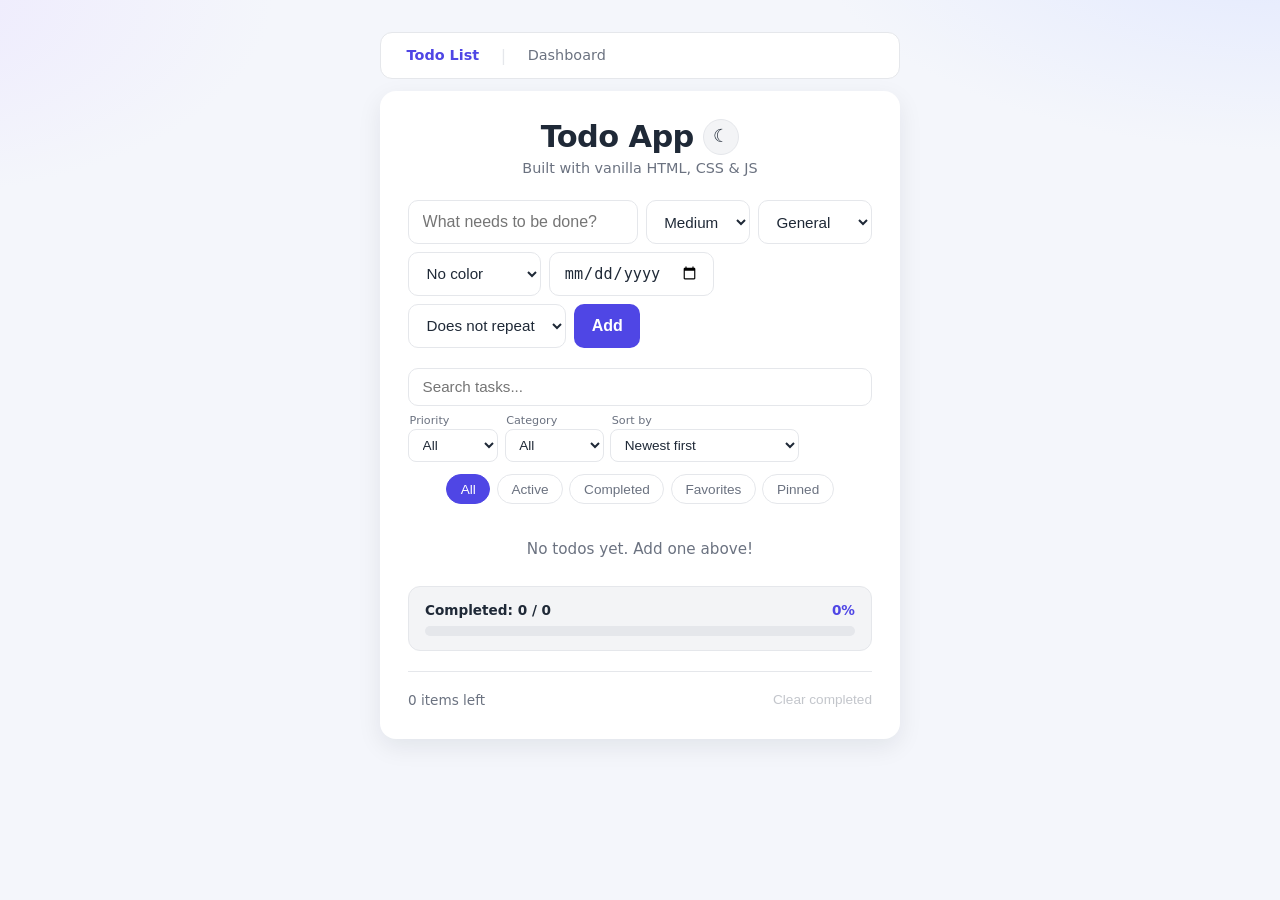
==== index.html @ 590823ca "feat: add Productivity Analytics Dashboard Add a comprehensive analytics dashboard (dashboard.html) " ====
<!DOCTYPE html>
<html lang="en">
  <head>
    <meta charset="UTF-8" />
    <meta name="viewport" content="width=device-width, initial-scale=1.0" />
    <title>Todo App</title>
    <link rel="stylesheet" href="style.css" />
    <script>
      (function () {
        try {
          var saved = localStorage.getItem("todo-app:theme");
          var prefersDark =
            window.matchMedia &&
            window.matchMedia("(prefers-color-scheme: dark)").matches;
          if (saved === "dark" || (!saved && prefersDark)) {
            document.documentElement.setAttribute("data-theme", "dark");
          }
        } catch (e) {}
      })();
    </script>
  </head>
  <body>
    <nav class="nav">
      <span class="nav__link nav__link--active">Todo List</span>
      <span class="nav__separator">|</span>
      <a href="dashboard.html" class="nav__link">Dashboard</a>
    </nav>

    <main class="app">
      <header class="app__header">
        <div class="app__heading">
          <h1 class="app__title">Todo App</h1>
          <button id="theme-toggle" class="theme-toggle" type="button" aria-label="Toggle dark mode" aria-pressed="false">
            <span class="theme-toggle__icon theme-toggle__icon--sun" aria-hidden="true">☀</span>
            <span class="theme-toggle__icon theme-toggle__icon--moon" aria-hidden="true">☾</span>
          </button>
        </div>
        <p class="app__subtitle">Built with vanilla HTML, CSS & JS</p>
      </header>

      <form id="todo-form" class="todo-form" autocomplete="off">
        <input
          id="todo-input"
          class="todo-form__input"
          type="text"
          placeholder="What needs to be done?"
          aria-label="New todo"
          required
        />
        <select id="todo-priority" class="todo-form__select" aria-label="Priority">
          <option value="low">Low</option>
          <option value="medium" selected>Medium</option>
          <option value="high">High</option>
        </select>
        <select id="todo-category" class="todo-form__select" aria-label="Category">
          <option value="general" selected>General</option>
          <option value="work">Work</option>
          <option value="personal">Personal</option>
          <option value="shopping">Shopping</option>
          <option value="health">Health</option>
        </select>
        <select id="todo-color" class="todo-form__select" aria-label="Color label">
          <option value="" selected>No color</option>
          <option value="red">🔴 Work</option>
          <option value="green">🟢 Personal</option>
          <option value="blue">🔵 Study</option>
          <option value="yellow">🟡 Urgent</option>
          <option value="purple">🟣 Other</option>
        </select>
        <input
          id="todo-due"
          class="todo-form__date"
          type="date"
          aria-label="Due date"
        />
        <select id="todo-recurrence" class="todo-form__select" aria-label="Recurrence">
          <option value="" selected>Does not repeat</option>
          <option value="daily">Daily</option>
          <option value="weekly">Weekly</option>
          <option value="monthly">Monthly</option>
          <option value="custom">Custom…</option>
        </select>
        <input
          id="todo-recurrence-custom"
          class="todo-form__date todo-form__recurrence-custom"
          type="number"
          min="1"
          value="1"
          aria-label="Custom recurrence interval in days"
        />
        <button class="todo-form__add" type="submit">Add</button>
      </form>

      <div class="toolbar">
        <div class="toolbar__search">
          <input
            id="search-input"
            class="toolbar__search-input"
            type="search"
            placeholder="Search tasks..."
            aria-label="Search tasks"
          />
        </div>
        <div class="toolbar__controls">
          <label class="toolbar__field">
            <span class="toolbar__label">Priority</span>
            <select id="priority-filter" class="toolbar__select" aria-label="Filter by priority">
              <option value="all">All</option>
              <option value="high">High</option>
              <option value="medium">Medium</option>
              <option value="low">Low</option>
            </select>
          </label>
          <label class="toolbar__field">
            <span class="toolbar__label">Category</span>
            <select id="category-filter" class="toolbar__select" aria-label="Filter by category">
              <option value="all">All</option>
              <option value="general">General</option>
              <option value="work">Work</option>
              <option value="personal">Personal</option>
              <option value="shopping">Shopping</option>
              <option value="health">Health</option>
            </select>
          </label>
          <label class="toolbar__field">
            <span class="toolbar__label">Sort by</span>
            <select id="sort-select" class="toolbar__select" aria-label="Sort tasks">
              <option value="created">Newest first</option>
              <option value="created-asc">Oldest first</option>
              <option value="priority">Priority (high-low)</option>
              <option value="priority-asc">Priority (low-high)</option>
              <option value="due">Due date (soonest)</option>
              <option value="alpha">A-Z</option>
              <option value="manual">Manual (drag to reorder)</option>
            </select>
          </label>
        </div>
      </div>

      <nav class="filters" aria-label="Filter todos">
        <button class="filters__btn is-active" data-filter="all" aria-selected="true">All</button>
        <button class="filters__btn" data-filter="active" aria-selected="false">Active</button>
        <button class="filters__btn" data-filter="completed" aria-selected="false">Completed</button>
        <button class="filters__btn" data-filter="favorites" aria-selected="false">Favorites</button>
        <button class="filters__btn" data-filter="pinned" aria-selected="false">Pinned</button>
      </nav>

      <ul id="todo-list" class="todo-list" aria-live="polite"></ul>

      <p id="empty-state" class="empty-state" role="status">No todos yet. Add one above!</p>

      <section id="progress" class="progress" aria-label="Completion progress">
        <div class="progress__header">
          <span id="progress-text" class="progress__text">Completed: 0 / 0</span>
          <span id="progress-percent" class="progress__percent">0%</span>
        </div>
        <div
          class="progress__track"
          role="progressbar"
          aria-valuemin="0"
          aria-valuemax="100"
          aria-valuenow="0"
          aria-label="Completion percentage"
        >
          <div id="progress-fill" class="progress__fill"></div>
        </div>
      </section>

      <footer class="app__footer">
        <span id="items-left" class="app__count">0 items left</span>
        <button id="clear-completed" class="app__clear" type="button" disabled>Clear completed</button>
      </footer>
    </main>

    <template id="todo-item-template">
      <li class="todo-item">
        <div class="todo-item__main">
          <span class="todo-item__drag-handle" draggable="true" aria-label="Drag to reorder" title="Drag to reorder">⠿</span>
          <label class="todo-item__label">
            <input type="checkbox" class="todo-item__checkbox" />
            <span class="todo-item__text"></span>
            <span class="todo-item__meta">
              <span class="todo-item__badge todo-item__badge--color"></span>
              <span class="todo-item__badge todo-item__badge--priority"></span>
              <span class="todo-item__badge todo-item__badge--category"></span>
              <span class="todo-item__badge todo-item__badge--due"></span>
              <span class="todo-item__badge todo-item__badge--recurrence"></span>
            </span>
          </label>
          <div class="todo-item__actions">
            <button class="todo-item__icon-btn todo-item__star" type="button" aria-pressed="false" title="Star">&#9734;</button>
            <button class="todo-item__icon-btn todo-item__pin" type="button" aria-pressed="false" title="Pin">&#128204;</button>
            <button class="todo-item__icon-btn todo-item__edit-btn" type="button" aria-label="Edit todo" title="Edit">&#9998;</button>
            <button class="todo-item__icon-btn todo-item__notes-toggle" type="button" aria-label="Toggle notes" title="Notes">&#9776;</button>
            <button class="todo-item__icon-btn todo-item__duplicate" type="button" aria-label="Duplicate todo" title="Duplicate">&#10697;</button>
            <button class="todo-item__icon-btn todo-item__delete" type="button" aria-label="Delete todo" title="Delete">&times;</button>
          </div>
        </div>

        <div class="todo-item__meta">
          <span class="todo-item__created"></span>
          <span class="todo-item__completed"></span>
        </div>

        <p class="todo-item__notes"></p>

        <div class="todo-item__edit" role="group" aria-label="Edit todo">
          <input type="text" class="todo-item__edit-input" aria-label="Todo text" />
          <textarea class="todo-item__edit-notes" rows="2" placeholder="Notes / description"></textarea>
          <select class="todo-item__edit-color" aria-label="Color label">
            <option value="">No color</option>
            <option value="red">🔴 Work</option>
            <option value="green">🟢 Personal</option>
            <option value="blue">🔵 Study</option>
            <option value="yellow">🟡 Urgent</option>
            <option value="purple">🟣 Other</option>
          </select>
          <select class="todo-item__edit-recurrence" aria-label="Recurrence">
            <option value="">Does not repeat</option>
            <option value="daily">Daily</option>
            <option value="weekly">Weekly</option>
            <option value="monthly">Monthly</option>
            <option value="custom">Custom…</option>
          </select>
          <input type="number" class="todo-item__edit-recurrence-custom" min="1" value="1" aria-label="Custom recurrence interval in days" />
          <div class="todo-item__edit-actions">
            <button class="todo-item__save" type="button">Save</button>
            <button class="todo-item__cancel" type="button">Cancel</button>
          </div>
        </div>
      </li>
    </template>

    <script src="script.js"></script>
  </body>
</html>
---- style.css ----
:root {
  --bg: #f4f6fb;
  --card: #ffffff;
  --text: #1f2937;
  --muted: #6b7280;
  --primary: #4f46e5;
  --primary-hover: #4338ca;
  --border: #e5e7eb;
  --danger: #ef4444;
  --success: #10b981;
  --shadow: 0 8px 24px rgba(17, 24, 39, 0.08);
  --glow-1: #e0e7ff;
  --glow-2: #ede9fe;
  --toggle-fg: #1f2937;
  --toggle-bg: #f3f4f6;
}

[data-theme="dark"] {
  --bg: #0f172a;
  --card: #1e293b;
  --text: #e5e7eb;
  --muted: #94a3b8;
  --primary: #818cf8;
  --primary-hover: #6366f1;
  --border: #334155;
  --danger: #f87171;
  --success: #34d399;
  --shadow: 0 8px 24px rgba(0, 0, 0, 0.35);
  --glow-1: #312e81;
  --glow-2: #1e1b4b;
  --toggle-fg: #fbbf24;
  --toggle-bg: #334155;
}

* { box-sizing: border-box; }

body {
  margin: 0;
  min-height: 100vh;
  display: flex;
  flex-direction: column;
  align-items: center;
  padding: 2rem 1rem;
  font-family: system-ui, -apple-system, "Segoe UI", Roboto, sans-serif;
  color: var(--text);
  background:
    radial-gradient(1200px 600px at 100% -10%, var(--glow-1) 0%, transparent 40%),
    radial-gradient(1000px 500px at -10% 0%, var(--glow-2) 0%, transparent 40%),
    var(--bg);
}

.app {
  width: 100%;
  max-width: 520px;
  background: var(--card);
  border-radius: 16px;
  box-shadow: var(--shadow);
  padding: 1.75rem;
}

.app__header { text-align: center; margin-bottom: 1.5rem; }
.app__heading { display: flex; align-items: center; justify-content: center; gap: 0.6rem; }
.app__title { margin: 0; font-size: 1.9rem; letter-spacing: -0.02em; }
.app__subtitle { margin: 0.35rem 0 0; color: var(--muted); font-size: 0.9rem; }

.theme-toggle {
  width: 2.25rem;
  height: 2.25rem;
  display: inline-flex;
  align-items: center;
  justify-content: center;
  padding: 0;
  font-size: 1.1rem;
  line-height: 1;
  color: var(--toggle-fg);
  background: var(--toggle-bg);
  border: 1px solid var(--border);
  border-radius: 50%;
  cursor: pointer;
  transition: background 0.2s, color 0.2s, transform 0.05s;
}
.theme-toggle:hover { transform: translateY(-1px); }
.theme-toggle:active { transform: translateY(0); }
.theme-toggle__icon { display: none; }
:root:not([data-theme="dark"]) .theme-toggle__icon--moon { display: inline; }
[data-theme="dark"] .theme-toggle__icon--sun { display: inline; }

.todo-form {
  display: flex;
  flex-wrap: wrap;
  gap: 0.5rem;
  margin-bottom: 1.25rem;
}
.todo-form__input {
  flex: 1 1 180px;
  padding: 0.7rem 0.85rem;
  font-size: 1rem;
  border: 1px solid var(--border);
  border-radius: 10px;
  outline: none;
  transition: border-color 0.15s, box-shadow 0.15s;
}
.todo-form__select,
.todo-form__date {
  padding: 0.7rem 0.85rem;
  font-size: 0.95rem;
  color: var(--text);
  background: var(--card);
  border: 1px solid var(--border);
  border-radius: 10px;
  outline: none;
  cursor: pointer;
  transition: border-color 0.15s;
}
.todo-form__select:focus,
.todo-form__date:focus { border-color: var(--primary); }
.todo-form__recurrence-custom {
  flex: 0 0 90px;
  cursor: text;
}
.todo-form__recurrence-custom.is-hidden { display: none; }
.todo-form__add {
  padding: 0.7rem 1.1rem;
  font-size: 1rem;
  color: #fff;
  background: var(--primary);
  border: none;
  border-radius: 10px;
  cursor: pointer;
  font-weight: 600;
  transition: background 0.15s, transform 0.05s;
}
.todo-form__add:hover { background: var(--primary-hover); }
.todo-form__add:active { transform: translateY(1px); }

.toolbar {
  display: flex;
  flex-wrap: wrap;
  gap: 0.5rem;
  margin-bottom: 0.75rem;
}
.toolbar__search {
  flex: 1 1 160px;
  display: flex;
  align-items: center;
}
.toolbar__search-input {
  width: 100%;
  padding: 0.6rem 0.85rem;
  font-size: 0.95rem;
  color: var(--text);
  background: var(--card);
  border: 1px solid var(--border);
  border-radius: 10px;
  outline: none;
  transition: border-color 0.15s, box-shadow 0.15s;
}
.toolbar__search-input:focus { border-color: var(--primary); box-shadow: 0 0 0 3px rgba(79, 70, 229, 0.15); }
.toolbar__controls { display: flex; flex-wrap: wrap; gap: 0.4rem; }
.toolbar__field { display: inline-flex; flex-direction: column; gap: 0.15rem; }
.toolbar__label { font-size: 0.7rem; color: var(--muted); padding-left: 0.1rem; }
.toolbar__select {
  padding: 0.45rem 0.6rem;
  font-size: 0.85rem;
  color: var(--text);
  background: var(--card);
  border: 1px solid var(--border);
  border-radius: 8px;
  outline: none;
  cursor: pointer;
  transition: border-color 0.15s;
}
.toolbar__select:focus { border-color: var(--primary); }

.filters {
  display: flex;
  gap: 0.4rem;
  margin-bottom: 1rem;
  justify-content: center;
}
.filters__btn {
  padding: 0.4rem 0.85rem;
  font-size: 0.85rem;
  color: var(--muted);
  background: transparent;
  border: 1px solid var(--border);
  border-radius: 999px;
  cursor: pointer;
  transition: all 0.15s;
}
.filters__btn:hover { color: var(--text); border-color: #cbd5e1; }
.filters__btn.is-active {
  color: #fff;
  background: var(--primary);
  border-color: var(--primary);
}

.todo-list { list-style: none; margin: 0; padding: 0; }
.todo-list.drag-over .todo-item {
  transition: transform 0.15s ease, opacity 0.15s ease;
}
.todo-item.dragging {
  opacity: 0.4;
  transform: scale(0.98);
}
.todo-item.drag-above {
  border-top: 2px solid var(--primary);
  margin-top: -1px;
}
.todo-item.drag-below {
  border-bottom: 2px solid var(--primary);
  margin-bottom: -1px;
}
.todo-item__drag-handle {
  display: inline-flex;
  align-items: center;
  justify-content: center;
  font-size: 1.1rem;
  color: var(--muted);
  cursor: grab;
  padding: 0.15rem 0.3rem;
  border-radius: 4px;
  user-select: none;
  flex-shrink: 0;
  transition: color 0.15s, background 0.15s;
}
.todo-item__drag-handle:hover {
  color: var(--text);
  background: rgba(107, 114, 128, 0.12);
}
.todo-item__drag-handle:active {
  cursor: grabbing;
}
.todo-item {
  display: flex;
  flex-direction: column;
  gap: 0.4rem;
  padding: 0.7rem 0.25rem;
  border-bottom: 1px solid var(--border);
  animation: appear 0.18s ease;
}
@keyframes appear { from { opacity: 0; transform: translateY(4px); } to { opacity: 1; transform: none; } }
.todo-item__label { display: flex; align-items: center; gap: 0.65rem; flex: 1; cursor: pointer; min-width: 0; flex-wrap: wrap; }
.todo-item__main { display: flex; align-items: center; justify-content: space-between; gap: 0.75rem; }
.todo-item__actions { display: flex; align-items: center; gap: 0.15rem; flex-shrink: 0; }
.todo-item__icon-btn {
  font-size: 1rem;
  line-height: 1;
  color: var(--muted);
  background: transparent;
  border: none;
  border-radius: 8px;
  cursor: pointer;
  padding: 0.15rem 0.4rem;
  transition: color 0.15s, background 0.15s;
}
.todo-item__icon-btn:hover { color: var(--text); background: rgba(107, 114, 128, 0.12); }
.todo-item__icon-btn.todo-item__delete:hover { color: var(--danger); background: rgba(239, 68, 68, 0.08); }
.todo-item__star.is-active { color: #f5b400; }
.todo-item__star.is-active:hover { color: #d99a00; background: rgba(245, 180, 0, 0.12); }
.todo-item__pin.is-active { color: var(--primary); }
.todo-item__pin.is-active:hover { color: var(--primary-hover); background: rgba(79, 70, 229, 0.12); }
.todo-item__checkbox { width: 1.15rem; height: 1.15rem; accent-color: var(--primary); cursor: pointer; flex-shrink: 0; }
.todo-item__text {
  font-size: 1rem;
  word-break: break-word;
  transition: color 0.15s, text-decoration-color 0.15s;
}
.todo-item__meta { display: inline-flex; gap: 0.35rem; align-items: center; flex-basis: 100%; padding-left: 1.8rem; }
.todo-item__badge {
  font-size: 0.7rem;
  font-weight: 600;
  text-transform: uppercase;
  letter-spacing: 0.04em;
  padding: 0.12rem 0.45rem;
  border-radius: 999px;
  border: 1px solid var(--border);
  color: var(--muted);
  white-space: nowrap;
}
.todo-item__badge--priority.is-high { color: var(--danger); border-color: var(--danger); }
.todo-item__badge--priority.is-medium { color: var(--primary); border-color: var(--primary); }
.todo-item__badge--priority.is-low { color: var(--success); border-color: var(--success); }
.todo-item__badge--due.is-overdue { color: #fff; background: var(--danger); border-color: var(--danger); }
.todo-item__badge--recurrence {
  color: var(--primary);
  border-color: var(--primary);
  text-transform: none;
  letter-spacing: 0;
}
[data-theme="dark"] .todo-item__badge--recurrence { color: var(--primary); border-color: var(--primary); }
.todo-item__badge--color { text-transform: none; letter-spacing: 0; }
.todo-item__badge--color.is-red { color: #b91c1c; border-color: #fca5a5; background: #fef2f2; }
.todo-item__badge--color.is-green { color: #15803d; border-color: #86efac; background: #f0fdf4; }
.todo-item__badge--color.is-blue { color: #1d4ed8; border-color: #93c5fd; background: #eff6ff; }
.todo-item__badge--color.is-yellow { color: #a16207; border-color: #fde047; background: #fefce8; }
.todo-item__badge--color.is-purple { color: #7e22ce; border-color: #d8b4fe; background: #faf5ff; }
[data-theme="dark"] .todo-item__badge--color.is-red { color: #fca5a5; border-color: #7f1d1d; background: #2a1414; }
[data-theme="dark"] .todo-item__badge--color.is-green { color: #86efac; border-color: #14532d; background: #11231a; }
[data-theme="dark"] .todo-item__badge--color.is-blue { color: #93c5fd; border-color: #1e3a8a; background: #131e33; }
[data-theme="dark"] .todo-item__badge--color.is-yellow { color: #fde047; border-color: #713f12; background: #261f0a; }
[data-theme="dark"] .todo-item__badge--color.is-purple { color: #d8b4fe; border-color: #581c87; background: #1f1429; }
.todo-item__edit-color {
  padding: 0.6rem 0.85rem;
  font-size: 0.95rem;
  color: var(--text);
  background: var(--card);
  border: 1px solid var(--border);
  border-radius: 10px;
  outline: none;
  cursor: pointer;
}
.todo-item__edit-recurrence {
  padding: 0.6rem 0.85rem;
  font-size: 0.95rem;
  color: var(--text);
  background: var(--card);
  border: 1px solid var(--border);
  border-radius: 10px;
  outline: none;
  cursor: pointer;
}
.todo-item__edit-recurrence-custom {
  width: 90px;
  padding: 0.6rem 0.85rem;
  font-size: 0.95rem;
  color: var(--text);
  background: var(--card);
  border: 1px solid var(--border);
  border-radius: 10px;
  outline: none;
}
.todo-item.is-completed .todo-item__text { color: var(--muted); text-decoration: line-through; }
.todo-item.is-overdue {
  padding-left: 0.6rem;
  border-left: 3px solid var(--danger);
  margin-left: -0.35rem;
}
.todo-item.is-overdue .todo-item__text { color: var(--danger); font-weight: 600; }
.todo-item.is-overdue.is-completed .todo-item__text { color: var(--muted); font-weight: 400; }
.todo-item.is-pinned {
  padding-left: 0.6rem;
  border-left: 3px solid var(--primary);
  margin-left: -0.35rem;
  background: rgba(79, 70, 229, 0.04);
}
.todo-item.is-pinned.is-overdue { border-left: 3px solid var(--danger); }
.todo-item.is-favorite .todo-item__text { font-weight: 600; }
.todo-item__delete {
  font-size: 1.4rem;
  line-height: 1;
  padding: 0.1rem 0.45rem;
}

.todo-item__meta {
  display: flex;
  flex-wrap: wrap;
  gap: 0.5rem 1rem;
  font-size: 0.72rem;
  color: var(--muted);
  padding-left: 2rem;
}
.todo-item__completed { color: var(--success); }

.todo-item__notes {
  margin: 0;
  padding: 0.5rem 0.75rem 0.5rem 2rem;
  font-size: 0.85rem;
  color: var(--text);
  white-space: pre-wrap;
  word-break: break-word;
  background: var(--toggle-bg);
  border-radius: 8px;
  border-left: 3px solid var(--primary);
}

.todo-item__edit { display: none; flex-direction: column; gap: 0.4rem; }
.todo-item.is-editing .todo-item__main,
.todo-item.is-editing .todo-item__meta,
.todo-item.is-editing .todo-item__notes { display: none; }
.todo-item.is-editing .todo-item__edit { display: flex; }
.todo-item__edit-input {
  width: 100%;
  padding: 0.5rem 0.6rem;
  font-size: 1rem;
  border: 1px solid var(--border);
  border-radius: 8px;
  outline: none;
  background: var(--card);
  color: var(--text);
}
.todo-item__edit-input:focus { border-color: var(--primary); box-shadow: 0 0 0 3px rgba(79, 70, 229, 0.15); }
.todo-item__edit-notes {
  width: 100%;
  padding: 0.5rem 0.6rem;
  font-size: 0.9rem;
  font-family: inherit;
  border: 1px solid var(--border);
  border-radius: 8px;
  outline: none;
  resize: vertical;
  background: var(--card);
  color: var(--text);
}
.todo-item__edit-actions { display: flex; gap: 0.4rem; }
.todo-item__save {
  padding: 0.4rem 0.85rem;
  font-size: 0.85rem;
  color: #fff;
  background: var(--primary);
  border: none;
  border-radius: 8px;
  cursor: pointer;
  font-weight: 600;
}
.todo-item__save:hover { background: var(--primary-hover); }
.todo-item__cancel {
  padding: 0.4rem 0.85rem;
  font-size: 0.85rem;
  color: var(--text);
  background: var(--toggle-bg);
  border: 1px solid var(--border);
  border-radius: 8px;
  cursor: pointer;
}

.empty-state { text-align: center; color: var(--muted); padding: 1.25rem 0 0.5rem; font-size: 0.95rem; }
.empty-state.is-hidden, .is-hidden { display: none; }

.app__footer {
  display: flex;
  align-items: center;
  justify-content: space-between;
  margin-top: 1.25rem;
  padding-top: 1rem;
  border-top: 1px solid var(--border);
  font-size: 0.85rem;
  color: var(--muted);
}
.app__clear {
  color: var(--muted);
  background: transparent;
  border: none;
  cursor: pointer;
  text-decoration: underline;
  font-size: 0.85rem;
  padding: 0.25rem 0;
}
.app__clear:hover:not(:disabled) { color: var(--danger); }
.app__clear:disabled { opacity: 0.4; cursor: default; text-decoration: none; }

.progress {
  margin-top: 1.25rem;
  padding: 0.9rem 1rem;
  background: var(--toggle-bg);
  border: 1px solid var(--border);
  border-radius: 12px;
}
.progress__header {
  display: flex;
  align-items: center;
  justify-content: space-between;
  margin-bottom: 0.5rem;
  font-size: 0.85rem;
  color: var(--muted);
}
.progress__text { font-weight: 600; color: var(--text); }
.progress__percent { font-variant-numeric: tabular-nums; font-weight: 600; color: var(--primary); }
.progress__track {
  width: 100%;
  height: 0.65rem;
  background: var(--border);
  border-radius: 999px;
  overflow: hidden;
}
.progress__fill {
  height: 100%;
  width: 0%;
  border-radius: 999px;
  background: linear-gradient(90deg, var(--primary), var(--success));
  transition: width 0.3s ease;
}

.nav {
  width: 100%;
  max-width: 520px;
  display: flex;
  align-items: center;
  gap: 0.75rem;
  padding: 0.6rem 1rem;
  margin: 0 auto 0.75rem;
  background: var(--card);
  border: 1px solid var(--border);
  border-radius: 12px;
}
.nav__link {
  font-size: 0.9rem;
  color: var(--muted);
  text-decoration: none;
  padding: 0.3rem 0.6rem;
  border-radius: 6px;
  transition: color 0.15s, background 0.15s;
}
.nav__link:hover { color: var(--text); background: var(--toggle-bg); }
.nav__link--active { color: var(--primary); font-weight: 600; }
.nav__separator { color: var(--border); }

@media (max-width: 480px) {
  .app { padding: 1.25rem; border-radius: 12px; }
  body { padding: 1rem; align-items: stretch; }
  .nav { max-width: 100%; }
}
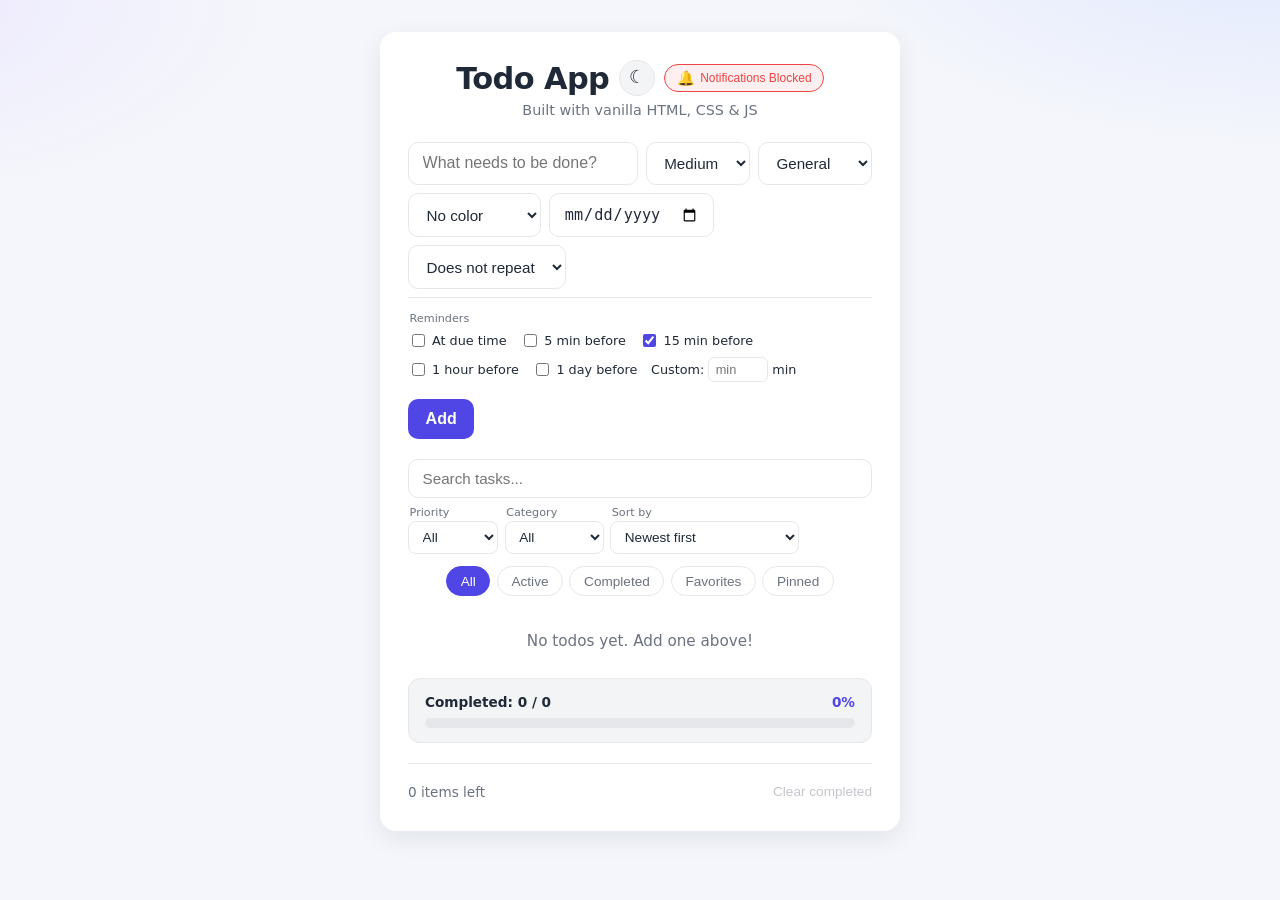
==== commit 2211d289: "Merge pull request #10 from sandeep04nagarro/open-swe/smart-reminders-notifications feat: Smart Remi" ====
--- a/index.html
+++ b/index.html
@@ -20,12 +20,6 @@
     </script>
   </head>
   <body>
-    <nav class="nav">
-      <span class="nav__link nav__link--active">Todo List</span>
-      <span class="nav__separator">|</span>
-      <a href="dashboard.html" class="nav__link">Dashboard</a>
-    </nav>
-
     <main class="app">
       <header class="app__header">
         <div class="app__heading">
@@ -33,6 +27,10 @@
           <button id="theme-toggle" class="theme-toggle" type="button" aria-label="Toggle dark mode" aria-pressed="false">
             <span class="theme-toggle__icon theme-toggle__icon--sun" aria-hidden="true">☀</span>
             <span class="theme-toggle__icon theme-toggle__icon--moon" aria-hidden="true">☾</span>
+          </button>
+          <button id="notification-permission" class="notification-btn" type="button" aria-label="Enable browser notifications">
+            <span class="notification-btn__icon" aria-hidden="true">🔔</span>
+            <span class="notification-btn__label">Enable Notifications</span>
           </button>
         </div>
         <p class="app__subtitle">Built with vanilla HTML, CSS & JS</p>
@@ -88,6 +86,21 @@
           value="1"
           aria-label="Custom recurrence interval in days"
         />
+        <div class="todo-form__reminders">
+          <label class="toolbar__field">
+            <span class="toolbar__label">Reminders</span>
+          </label>
+          <div class="reminder-checkboxes">
+            <label class="reminder-checkbox"><input type="checkbox" id="reminder-at-due" value="0" /> At due time</label>
+            <label class="reminder-checkbox"><input type="checkbox" id="reminder-5min" value="5" /> 5 min before</label>
+            <label class="reminder-checkbox"><input type="checkbox" id="reminder-15min" value="15" checked /> 15 min before</label>
+            <label class="reminder-checkbox"><input type="checkbox" id="reminder-1hour" value="60" /> 1 hour before</label>
+            <label class="reminder-checkbox"><input type="checkbox" id="reminder-1day" value="1440" /> 1 day before</label>
+            <label class="reminder-checkbox">
+              Custom: <input type="number" id="reminder-custom-minutes" class="todo-form__reminder-custom" min="1" value="" placeholder="min" aria-label="Custom reminder minutes" /> min
+            </label>
+          </div>
+        </div>
         <button class="todo-form__add" type="submit">Add</button>
       </form>
 
@@ -185,6 +198,7 @@
               <span class="todo-item__badge todo-item__badge--category"></span>
               <span class="todo-item__badge todo-item__badge--due"></span>
               <span class="todo-item__badge todo-item__badge--recurrence"></span>
+              <span class="todo-item__badge todo-item__badge--reminder"></span>
             </span>
           </label>
           <div class="todo-item__actions">
@@ -193,6 +207,15 @@
             <button class="todo-item__icon-btn todo-item__edit-btn" type="button" aria-label="Edit todo" title="Edit">&#9998;</button>
             <button class="todo-item__icon-btn todo-item__notes-toggle" type="button" aria-label="Toggle notes" title="Notes">&#9776;</button>
             <button class="todo-item__icon-btn todo-item__duplicate" type="button" aria-label="Duplicate todo" title="Duplicate">&#10697;</button>
+            <div class="todo-item__snooze-wrap">
+              <button class="todo-item__icon-btn todo-item__snooze" type="button" aria-label="Snooze reminders" title="Snooze">&#9201;</button>
+              <div class="todo-item__snooze-dropdown is-hidden">
+                <button type="button" class="todo-item__snooze-option" data-snooze="10">Snooze 10 min</button>
+                <button type="button" class="todo-item__snooze-option" data-snooze="30">Snooze 30 min</button>
+                <button type="button" class="todo-item__snooze-option" data-snooze="60">Snooze 1 hour</button>
+                <button type="button" class="todo-item__snooze-option" data-snooze="1440">Snooze 1 day</button>
+              </div>
+            </div>
             <button class="todo-item__icon-btn todo-item__delete" type="button" aria-label="Delete todo" title="Delete">&times;</button>
           </div>
         </div>
@@ -223,6 +246,19 @@
             <option value="custom">Custom…</option>
           </select>
           <input type="number" class="todo-item__edit-recurrence-custom" min="1" value="1" aria-label="Custom recurrence interval in days" />
+          <div class="todo-item__edit-reminders">
+            <span class="toolbar__label">Reminders</span>
+            <div class="reminder-checkboxes">
+              <label class="reminder-checkbox"><input type="checkbox" class="todo-item__edit-reminder" value="0" /> At due time</label>
+              <label class="reminder-checkbox"><input type="checkbox" class="todo-item__edit-reminder" value="5" /> 5 min before</label>
+              <label class="reminder-checkbox"><input type="checkbox" class="todo-item__edit-reminder" value="15" /> 15 min before</label>
+              <label class="reminder-checkbox"><input type="checkbox" class="todo-item__edit-reminder" value="60" /> 1 hour before</label>
+              <label class="reminder-checkbox"><input type="checkbox" class="todo-item__edit-reminder" value="1440" /> 1 day before</label>
+              <label class="reminder-checkbox">
+                Custom: <input type="number" class="todo-item__edit-reminder-custom" min="1" value="" placeholder="min" aria-label="Custom reminder minutes" /> min
+              </label>
+            </div>
+          </div>
           <div class="todo-item__edit-actions">
             <button class="todo-item__save" type="button">Save</button>
             <button class="todo-item__cancel" type="button">Cancel</button>
--- a/style.css
+++ b/style.css
@@ -38,8 +38,8 @@
   margin: 0;
   min-height: 100vh;
   display: flex;
-  flex-direction: column;
-  align-items: center;
+  align-items: flex-start;
+  justify-content: center;
   padding: 2rem 1rem;
   font-family: system-ui, -apple-system, "Segoe UI", Roboto, sans-serif;
   color: var(--text);
@@ -481,32 +481,126 @@
   transition: width 0.3s ease;
 }
 
-.nav {
-  width: 100%;
-  max-width: 520px;
-  display: flex;
-  align-items: center;
-  gap: 0.75rem;
-  padding: 0.6rem 1rem;
-  margin: 0 auto 0.75rem;
-  background: var(--card);
-  border: 1px solid var(--border);
-  border-radius: 12px;
-}
-.nav__link {
-  font-size: 0.9rem;
-  color: var(--muted);
-  text-decoration: none;
-  padding: 0.3rem 0.6rem;
-  border-radius: 6px;
-  transition: color 0.15s, background 0.15s;
-}
-.nav__link:hover { color: var(--text); background: var(--toggle-bg); }
-.nav__link--active { color: var(--primary); font-weight: 600; }
-.nav__separator { color: var(--border); }
-
 @media (max-width: 480px) {
   .app { padding: 1.25rem; border-radius: 12px; }
   body { padding: 1rem; align-items: stretch; }
-  .nav { max-width: 100%; }
-}
+}
+
+.notification-btn {
+  display: inline-flex;
+  align-items: center;
+  gap: 0.35rem;
+  padding: 0.35rem 0.7rem;
+  font-size: 0.75rem;
+  font-weight: 500;
+  color: var(--text);
+  background: var(--toggle-bg);
+  border: 1px solid var(--border);
+  border-radius: 20px;
+  cursor: pointer;
+  transition: background 0.15s, border-color 0.15s, color 0.15s;
+  white-space: nowrap;
+}
+.notification-btn:hover { border-color: var(--primary); }
+.notification-btn.is-granted {
+  color: var(--success);
+  border-color: var(--success);
+  background: rgba(16, 185, 129, 0.08);
+}
+.notification-btn.is-denied {
+  color: var(--danger);
+  border-color: var(--danger);
+  background: rgba(239, 68, 68, 0.08);
+  cursor: default;
+}
+.notification-btn__icon { font-size: 0.9rem; line-height: 1; }
+
+.todo-form__reminders {
+  flex: 1 1 100%;
+  padding: 0.6rem 0;
+  border-top: 1px solid var(--border);
+}
+.reminder-checkboxes {
+  display: flex;
+  flex-wrap: wrap;
+  gap: 0.4rem 0.85rem;
+  margin-top: 0.3rem;
+}
+.reminder-checkbox {
+  display: inline-flex;
+  align-items: center;
+  gap: 0.25rem;
+  font-size: 0.8rem;
+  color: var(--text);
+  cursor: pointer;
+}
+.reminder-checkbox input[type="checkbox"] {
+  accent-color: var(--primary);
+}
+.todo-form__reminder-custom {
+  width: 60px;
+  padding: 0.25rem 0.4rem;
+  font-size: 0.8rem;
+  border: 1px solid var(--border);
+  border-radius: 6px;
+  outline: none;
+  background: var(--card);
+  color: var(--text);
+}
+
+.todo-item__badge--reminder {
+  color: var(--primary);
+  border-color: var(--primary);
+}
+.todo-item__badge--reminder.is-snoozed {
+  color: var(--muted);
+  border-color: var(--border);
+  font-style: italic;
+}
+
+.todo-item__edit-reminders {
+  padding: 0.5rem 0;
+  border-top: 1px solid var(--border);
+}
+.todo-item__edit-reminder-custom {
+  width: 60px;
+  padding: 0.25rem 0.4rem;
+  font-size: 0.8rem;
+  border: 1px solid var(--border);
+  border-radius: 6px;
+  outline: none;
+  background: var(--card);
+  color: var(--text);
+}
+
+.todo-item__snooze-wrap { position: relative; display: inline-flex; }
+.todo-item__snooze-dropdown {
+  position: absolute;
+  top: 100%;
+  right: 0;
+  z-index: 10;
+  min-width: 140px;
+  background: var(--card);
+  border: 1px solid var(--border);
+  border-radius: 8px;
+  box-shadow: 0 4px 12px rgba(0, 0, 0, 0.12);
+  padding: 0.3rem 0;
+}
+.todo-item__snooze-option {
+  display: block;
+  width: 100%;
+  padding: 0.4rem 0.75rem;
+  font-size: 0.8rem;
+  text-align: left;
+  color: var(--text);
+  background: none;
+  border: none;
+  cursor: pointer;
+  white-space: nowrap;
+}
+.todo-item__snooze-option:hover {
+  background: var(--toggle-bg);
+}
+[data-theme="dark"] .todo-item__snooze-dropdown {
+  box-shadow: 0 4px 12px rgba(0, 0, 0, 0.5);
+}
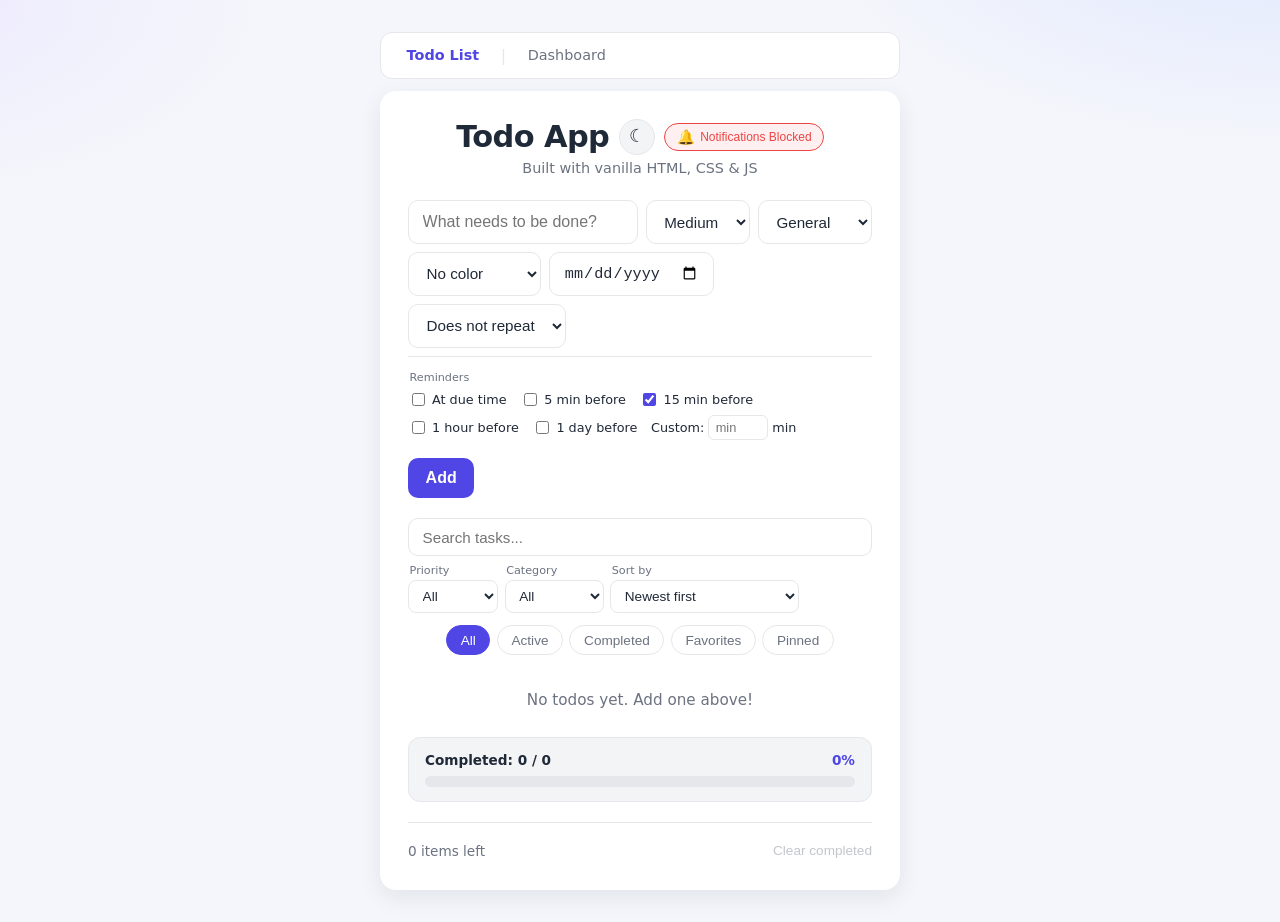
==== commit 16c73ed3: "Merge branch 'main' into open-swe/productivity-dashboard" ====
--- a/index.html
+++ b/index.html
@@ -20,6 +20,12 @@
     </script>
   </head>
   <body>
+    <nav class="nav">
+      <span class="nav__link nav__link--active">Todo List</span>
+      <span class="nav__separator">|</span>
+      <a href="dashboard.html" class="nav__link">Dashboard</a>
+    </nav>
+
     <main class="app">
       <header class="app__header">
         <div class="app__heading">
--- a/style.css
+++ b/style.css
@@ -38,8 +38,8 @@
   margin: 0;
   min-height: 100vh;
   display: flex;
-  align-items: flex-start;
-  justify-content: center;
+  flex-direction: column;
+  align-items: center;
   padding: 2rem 1rem;
   font-family: system-ui, -apple-system, "Segoe UI", Roboto, sans-serif;
   color: var(--text);
@@ -481,9 +481,34 @@
   transition: width 0.3s ease;
 }
 
+.nav {
+  width: 100%;
+  max-width: 520px;
+  display: flex;
+  align-items: center;
+  gap: 0.75rem;
+  padding: 0.6rem 1rem;
+  margin: 0 auto 0.75rem;
+  background: var(--card);
+  border: 1px solid var(--border);
+  border-radius: 12px;
+}
+.nav__link {
+  font-size: 0.9rem;
+  color: var(--muted);
+  text-decoration: none;
+  padding: 0.3rem 0.6rem;
+  border-radius: 6px;
+  transition: color 0.15s, background 0.15s;
+}
+.nav__link:hover { color: var(--text); background: var(--toggle-bg); }
+.nav__link--active { color: var(--primary); font-weight: 600; }
+.nav__separator { color: var(--border); }
+
 @media (max-width: 480px) {
   .app { padding: 1.25rem; border-radius: 12px; }
   body { padding: 1rem; align-items: stretch; }
+  .nav { max-width: 100%; }
 }
 
 .notification-btn {
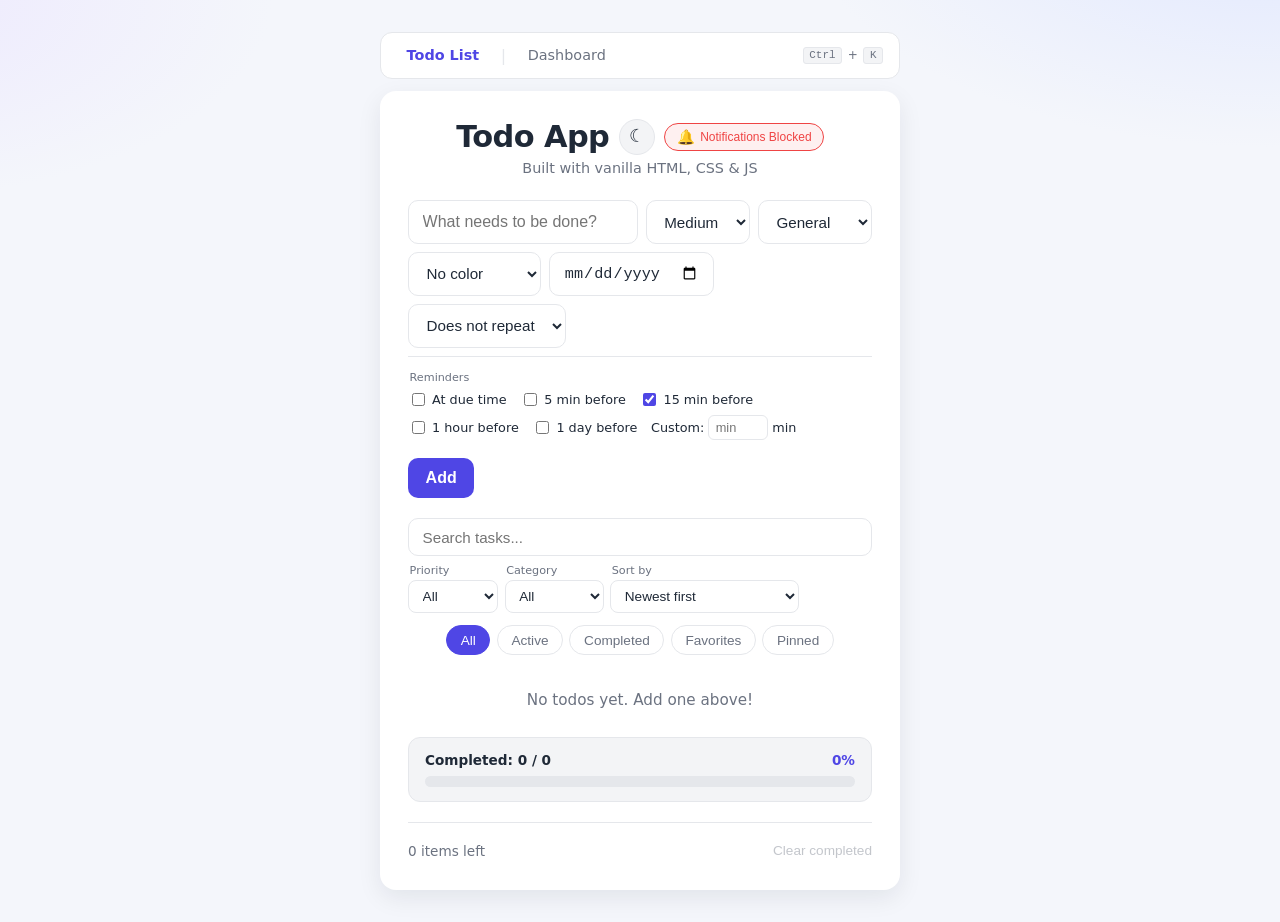
==== commit 5c0beafb: "feat: add command palette to dashboard page and Ctrl+K nav hint Extend the command palette to the da" ====
--- a/index.html
+++ b/index.html
@@ -24,6 +24,9 @@
       <span class="nav__link nav__link--active">Todo List</span>
       <span class="nav__separator">|</span>
       <a href="dashboard.html" class="nav__link">Dashboard</a>
+      <span class="nav__hint" id="cmd-trigger" title="Open command palette (Ctrl+K)" role="button" tabindex="0">
+        <kbd>Ctrl</kbd>+<kbd>K</kbd>
+      </span>
     </nav>
 
     <main class="app">
@@ -233,6 +236,26 @@
 
         <p class="todo-item__notes"></p>
 
+        <div class="todo-item__dependencies is-hidden"></div>
+
+        <div class="todo-item__subtasks is-hidden" data-expanded="false">
+          <div class="subtask-progress" role="progressbar" aria-label="Subtask progress">
+            <span class="subtask-progress__text">0/0 subtasks completed</span>
+            <div class="subtask-progress__track">
+              <div class="subtask-progress__fill"></div>
+            </div>
+          </div>
+          <ul class="todo-item__subtask-list"></ul>
+          <form class="todo-item__subtask-add" autocomplete="off">
+            <input type="text" class="todo-item__subtask-input" placeholder="Add a subtask..." aria-label="New subtask" />
+            <button type="submit" class="todo-item__subtask-add-btn" title="Add subtask">+</button>
+          </form>
+        </div>
+
+        <button type="button" class="todo-item__subtask-toggle" title="Show/hide subtasks">
+          <span class="subtask-toggle__icon">▸</span> <span class="subtask-toggle__label">Subtasks</span>
+        </button>
+
         <div class="todo-item__edit" role="group" aria-label="Edit todo">
           <input type="text" class="todo-item__edit-input" aria-label="Todo text" />
           <textarea class="todo-item__edit-notes" rows="2" placeholder="Notes / description"></textarea>
@@ -265,6 +288,11 @@
               </label>
             </div>
           </div>
+          <label class="todo-item__edit-dep-label">
+            <span class="toolbar__label">Dependencies</span>
+            <select class="todo-item__edit-depends" multiple aria-label="Task dependencies">
+            </select>
+          </label>
           <div class="todo-item__edit-actions">
             <button class="todo-item__save" type="button">Save</button>
             <button class="todo-item__cancel" type="button">Cancel</button>
@@ -273,6 +301,21 @@
       </li>
     </template>
 
+    <div id="command-palette-overlay" class="command-palette-overlay is-hidden" role="dialog" aria-modal="true" aria-label="Command palette">
+      <div class="command-palette">
+        <div class="command-palette__input-wrap">
+          <span class="command-palette__prefix" aria-hidden="true">&gt;</span>
+          <input id="command-palette-input" class="command-palette__input" type="text" placeholder="Type a command..." aria-label="Command search" autocomplete="off" />
+        </div>
+        <ul id="command-palette-list" class="command-palette__list" role="listbox"></ul>
+        <div class="command-palette__footer">
+          <span class="command-palette__hint"><kbd>&uarr;</kbd><kbd>&darr;</kbd> navigate</span>
+          <span class="command-palette__hint"><kbd>&crarr;</kbd> select</span>
+          <span class="command-palette__hint"><kbd>esc</kbd> close</span>
+        </div>
+      </div>
+    </div>
+
     <script src="script.js"></script>
   </body>
 </html>
--- a/style.css
+++ b/style.css
@@ -629,3 +629,367 @@
 [data-theme="dark"] .todo-item__snooze-dropdown {
   box-shadow: 0 4px 12px rgba(0, 0, 0, 0.5);
 }
+
+.todo-item__subtask-toggle {
+  display: inline-flex;
+  align-items: center;
+  gap: 0.3rem;
+  padding: 0.25rem 0.5rem;
+  margin-left: 1.8rem;
+  font-size: 0.8rem;
+  color: var(--muted);
+  background: transparent;
+  border: 1px solid var(--border);
+  border-radius: 6px;
+  cursor: pointer;
+  transition: color 0.15s, background 0.15s, border-color 0.15s;
+}
+.todo-item__subtask-toggle:hover { color: var(--text); border-color: var(--primary); }
+.todo-item.is-editing .todo-item__subtask-toggle { display: none; }
+.subtask-toggle__icon { font-size: 0.7rem; transition: transform 0.2s; }
+.todo-item__subtask-toggle.is-expanded .subtask-toggle__icon { transform: rotate(90deg); }
+
+.todo-item__subtasks {
+  margin-left: 1.8rem;
+  padding: 0.4rem 0 0.2rem;
+  display: flex;
+  flex-direction: column;
+  gap: 0.3rem;
+}
+.todo-item__subtasks[data-expanded="false"],
+.todo-item.is-editing .todo-item__subtasks { display: none; }
+
+.subtask-progress {
+  display: flex;
+  flex-direction: column;
+  gap: 0.25rem;
+}
+.subtask-progress__text {
+  font-size: 0.75rem;
+  color: var(--muted);
+  font-weight: 500;
+}
+.subtask-progress__track {
+  width: 100%;
+  height: 0.4rem;
+  background: var(--border);
+  border-radius: 999px;
+  overflow: hidden;
+}
+.subtask-progress__fill {
+  height: 100%;
+  width: 0%;
+  border-radius: 999px;
+  background: var(--success);
+  transition: width 0.3s ease;
+}
+
+.todo-item__subtask-list {
+  list-style: none;
+  margin: 0;
+  padding: 0;
+  display: flex;
+  flex-direction: column;
+  gap: 0.15rem;
+}
+
+.subtask-item {
+  display: flex;
+  align-items: center;
+  gap: 0.5rem;
+  padding: 0.2rem 0.4rem;
+  border-radius: 6px;
+  transition: background 0.15s;
+}
+.subtask-item:hover { background: var(--toggle-bg); }
+.subtask-item__label {
+  display: flex;
+  align-items: center;
+  gap: 0.4rem;
+  flex: 1;
+  cursor: pointer;
+}
+.subtask-item__checkbox {
+  width: 0.9rem;
+  height: 0.9rem;
+  accent-color: var(--primary);
+  cursor: pointer;
+  flex-shrink: 0;
+}
+.subtask-item__text {
+  flex: 1;
+  font-size: 0.85rem;
+  color: var(--text);
+  min-width: 0;
+}
+.subtask-item.is-completed .subtask-item__text {
+  text-decoration: line-through;
+  color: var(--muted);
+}
+.subtask-item__delete {
+  font-size: 0.85rem;
+  color: var(--muted);
+  background: none;
+  border: none;
+  cursor: pointer;
+  padding: 0 0.2rem;
+  border-radius: 4px;
+  transition: color 0.15s;
+  line-height: 1;
+}
+.subtask-item__delete:hover { color: var(--danger); }
+
+.todo-item__subtask-add {
+  display: flex;
+  gap: 0.35rem;
+  align-items: center;
+}
+.todo-item__subtask-input {
+  flex: 1;
+  padding: 0.3rem 0.5rem;
+  font-size: 0.8rem;
+  border: 1px solid var(--border);
+  border-radius: 6px;
+  outline: none;
+  background: var(--card);
+  color: var(--text);
+}
+.todo-item__subtask-input:focus { border-color: var(--primary); }
+.todo-item__subtask-add-btn {
+  width: 1.5rem;
+  height: 1.5rem;
+  display: flex;
+  align-items: center;
+  justify-content: center;
+  font-size: 0.9rem;
+  font-weight: 700;
+  color: var(--primary);
+  background: var(--toggle-bg);
+  border: 1px solid var(--border);
+  border-radius: 50%;
+  cursor: pointer;
+  transition: background 0.15s;
+  flex-shrink: 0;
+  padding: 0;
+  line-height: 1;
+}
+.todo-item__subtask-add-btn:hover { background: var(--border); }
+
+.todo-item__dependencies {
+  margin-left: 1.8rem;
+  padding: 0.35rem 0 0.1rem;
+  display: flex;
+  flex-wrap: wrap;
+  gap: 0.3rem;
+  align-items: center;
+}
+.todo-item.is-editing .todo-item__dependencies { display: none !important; }
+.dep-badge {
+  display: inline-flex;
+  align-items: center;
+  gap: 0.25rem;
+  font-size: 0.7rem;
+  font-weight: 600;
+  padding: 0.15rem 0.5rem;
+  border-radius: 999px;
+  border: 1px solid var(--border);
+  color: var(--muted);
+  white-space: nowrap;
+}
+.dep-badge--met {
+  color: var(--success);
+  border-color: var(--success);
+}
+.dep-badge--blocked {
+  color: var(--danger);
+  border-color: var(--danger);
+}
+.dep-badge__icon { font-size: 0.65rem; }
+.dep-label {
+  font-size: 0.7rem;
+  color: var(--muted);
+  font-weight: 500;
+}
+
+.todo-item__edit-dep-label {
+  display: flex;
+  flex-direction: column;
+  gap: 0.15rem;
+}
+.todo-item__edit-depends {
+  width: 100%;
+  min-height: 3rem;
+  padding: 0.3rem;
+  font-size: 0.8rem;
+  border: 1px solid var(--border);
+  border-radius: 6px;
+  outline: none;
+  background: var(--card);
+  color: var(--text);
+}
+.todo-item__edit-depends:focus { border-color: var(--primary); }
+.todo-item__badge--blocked {
+  color: var(--danger);
+  border-color: var(--danger);
+  text-transform: none;
+  letter-spacing: 0;
+}
+
+.todo-item__has-subtasks > .todo-item__main .todo-item__text::after {
+  content: " ▾";
+  font-size: 0.7rem;
+  color: var(--muted);
+}
+
+.nav__hint {
+  margin-left: auto;
+  font-size: 0.75rem;
+  color: var(--muted);
+  display: flex;
+  align-items: center;
+  gap: 0.35rem;
+  cursor: pointer;
+  transition: color 0.15s;
+}
+.nav__hint:hover { color: var(--text); }
+.nav__hint kbd {
+  font-family: monospace;
+  font-size: 0.68rem;
+  padding: 0.1rem 0.35rem;
+  border: 1px solid var(--border);
+  border-radius: 3px;
+  background: var(--toggle-bg);
+  color: var(--muted);
+}
+
+.command-palette-overlay {
+  position: fixed;
+  inset: 0;
+  z-index: 9999;
+  display: flex;
+  align-items: flex-start;
+  justify-content: center;
+  padding-top: 15vh;
+  background: rgba(0, 0, 0, 0.5);
+  backdrop-filter: blur(4px);
+}
+.command-palette-overlay.is-hidden {
+  display: none;
+}
+
+.command-palette {
+  width: 100%;
+  max-width: 480px;
+  background: var(--card);
+  border: 1px solid var(--border);
+  border-radius: 12px;
+  box-shadow: 0 16px 48px rgba(0, 0, 0, 0.2);
+  overflow: hidden;
+  animation: cmdFadeIn 0.12s ease-out;
+}
+
+@keyframes cmdFadeIn {
+  from { opacity: 0; transform: translateY(-8px) scale(0.98); }
+  to { opacity: 1; transform: translateY(0) scale(1); }
+}
+
+.command-palette__input-wrap {
+  display: flex;
+  align-items: center;
+  padding: 0.75rem 1rem;
+  border-bottom: 1px solid var(--border);
+  gap: 0.5rem;
+}
+
+.command-palette__prefix {
+  color: var(--primary);
+  font-size: 1.1rem;
+  font-weight: 700;
+  user-select: none;
+}
+
+.command-palette__input {
+  flex: 1;
+  border: none;
+  outline: none;
+  background: transparent;
+  font-size: 1rem;
+  color: var(--text);
+  font-family: inherit;
+}
+.command-palette__input::placeholder {
+  color: var(--muted);
+}
+
+.command-palette__list {
+  list-style: none;
+  margin: 0;
+  padding: 0.35rem 0;
+  max-height: 280px;
+  overflow-y: auto;
+}
+
+.command-palette__item {
+  display: flex;
+  align-items: center;
+  gap: 0.6rem;
+  padding: 0.55rem 1rem;
+  cursor: pointer;
+  font-size: 0.92rem;
+  color: var(--text);
+  transition: background 0.08s;
+}
+.command-palette__item:hover,
+.command-palette__item.is-active {
+  background: var(--toggle-bg);
+}
+.command-palette__item-icon {
+  width: 1.5rem;
+  text-align: center;
+  font-size: 0.95rem;
+  flex-shrink: 0;
+}
+.command-palette__item-label {
+  flex: 1;
+}
+.command-palette__item-shortcut {
+  font-size: 0.72rem;
+  color: var(--muted);
+  background: var(--toggle-bg);
+  border: 1px solid var(--border);
+  border-radius: 4px;
+  padding: 0.1rem 0.4rem;
+  white-space: nowrap;
+}
+
+.command-palette__footer {
+  display: flex;
+  gap: 1rem;
+  padding: 0.45rem 1rem;
+  border-top: 1px solid var(--border);
+  background: var(--toggle-bg);
+}
+.command-palette__hint {
+  font-size: 0.7rem;
+  color: var(--muted);
+  display: flex;
+  align-items: center;
+  gap: 0.25rem;
+}
+.command-palette__hint kbd {
+  display: inline-block;
+  font-size: 0.65rem;
+  font-family: inherit;
+  background: var(--card);
+  border: 1px solid var(--border);
+  border-radius: 3px;
+  padding: 0.05rem 0.3rem;
+  line-height: 1.4;
+}
+
+.command-palette__empty {
+  padding: 1.5rem 1rem;
+  text-align: center;
+  color: var(--muted);
+  font-size: 0.88rem;
+}
